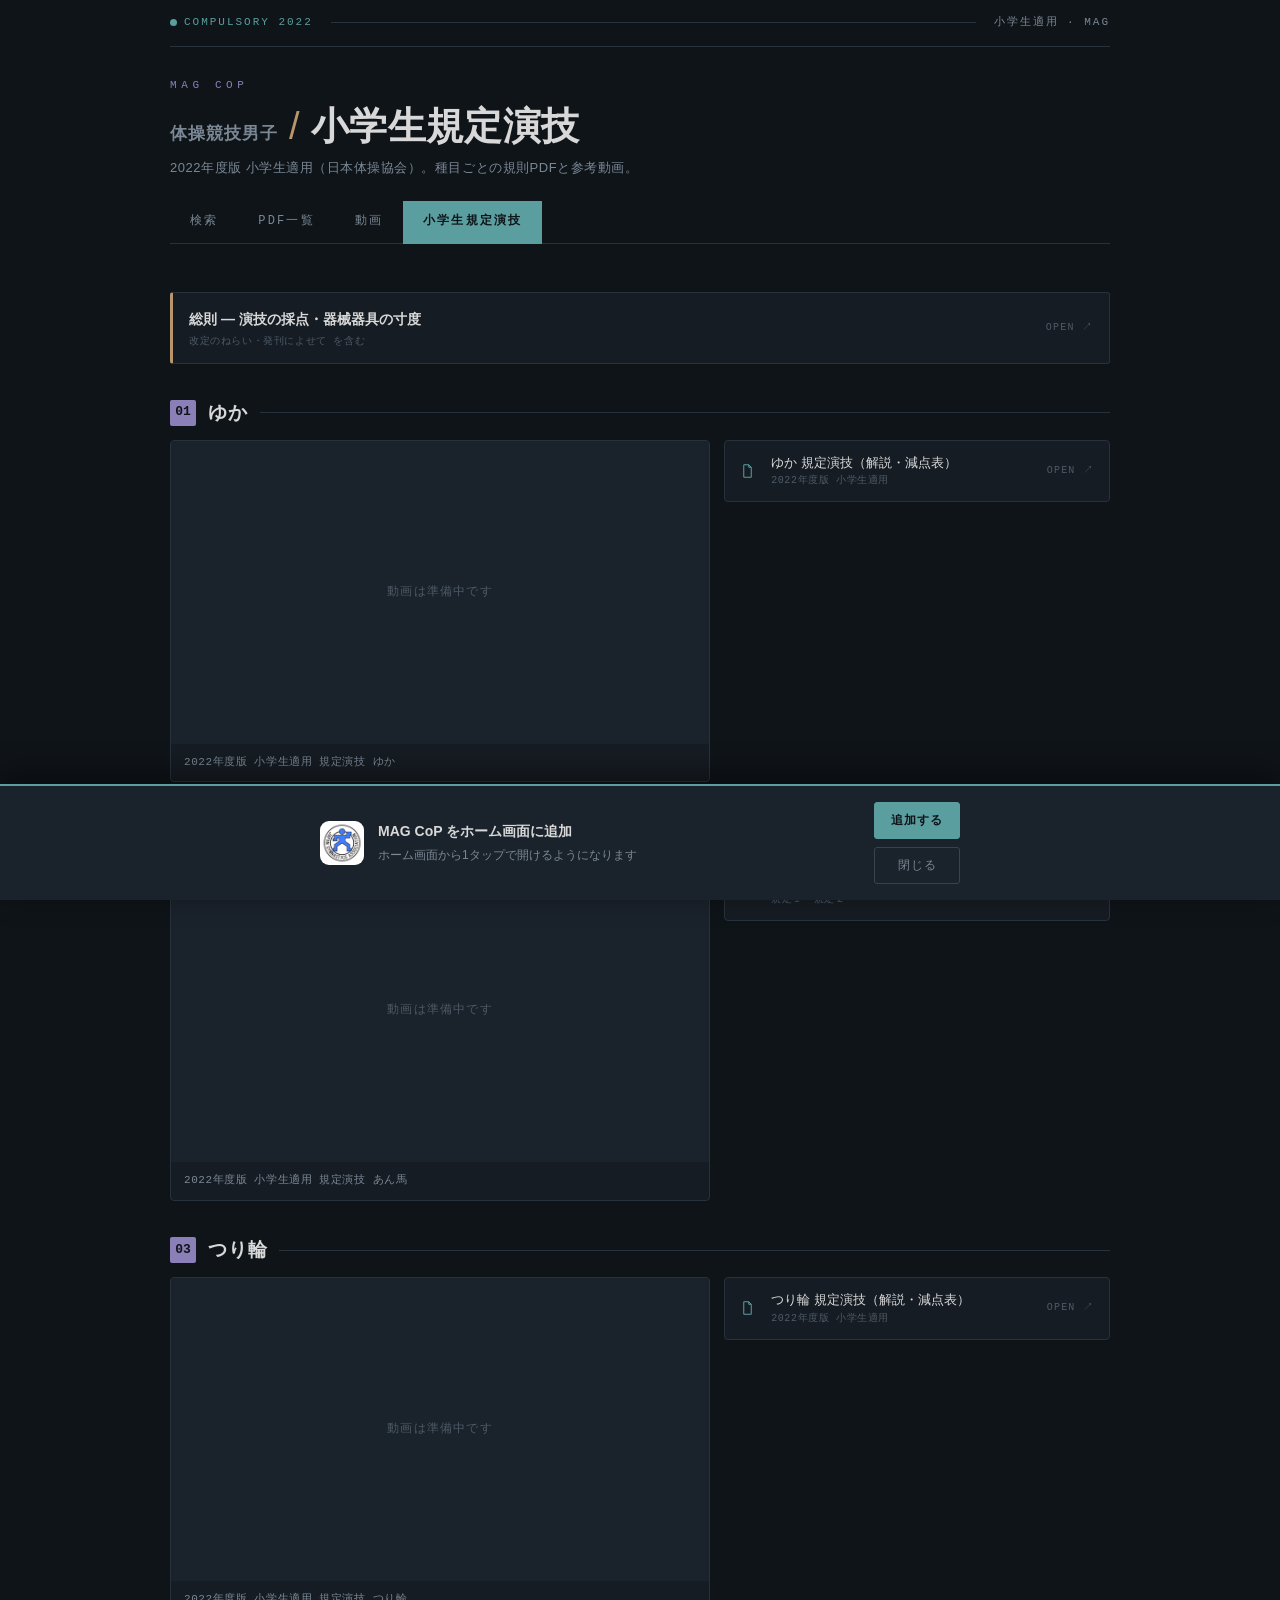
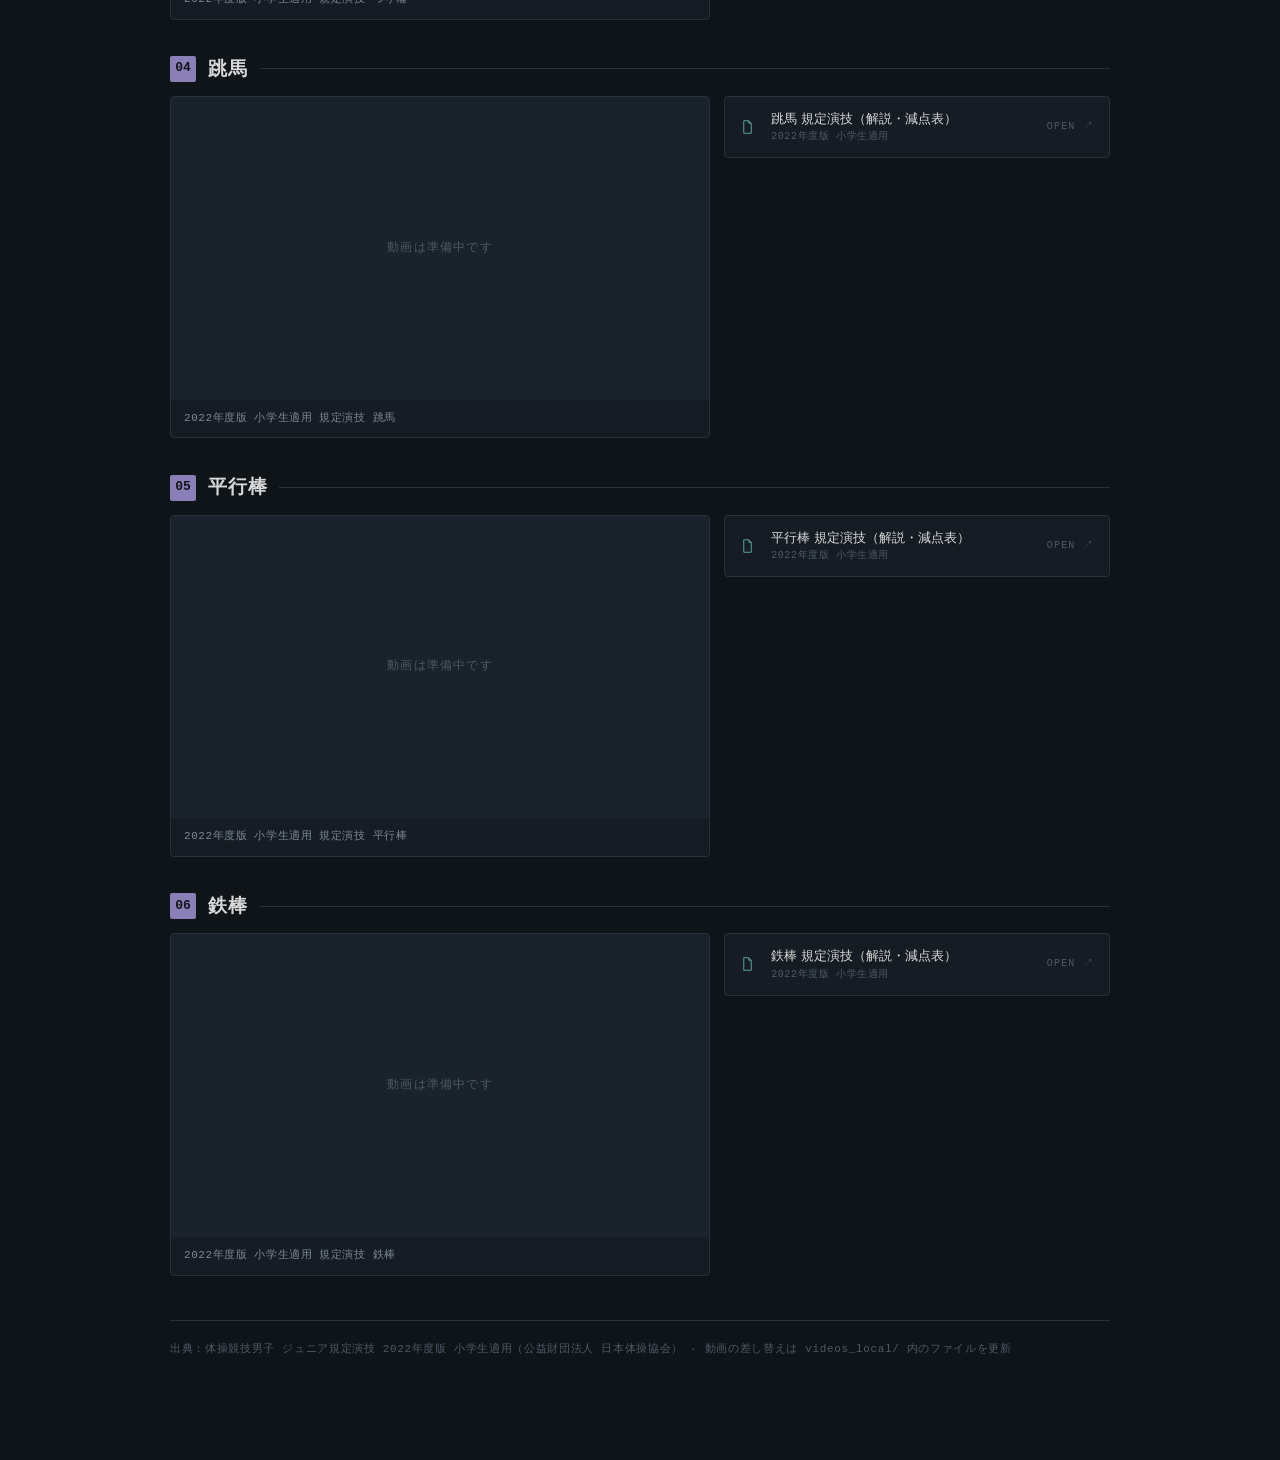
==== kitei.html @ c8bba251 "小学生規定演技ページ追加・PDF分割・検索対応" ====
<!DOCTYPE html>
<html lang="ja">
<head>
<meta charset="UTF-8">
<meta name="viewport" content="width=device-width, initial-scale=1.0">
<title>MAG CoP — 小学生規定演技</title>
<link rel="manifest" href="manifest.json">
<meta name="theme-color" content="#0f1419">
<link rel="icon" type="image/png" sizes="32x32" href="icons/favicon-32.png">
<link rel="apple-touch-icon" href="icons/apple-touch-icon.png">
<meta name="apple-mobile-web-app-capable" content="yes">
<meta name="apple-mobile-web-app-status-bar-style" content="black-translucent">
<meta name="apple-mobile-web-app-title" content="MAG CoP">
<script src="pwa.js" defer></script>
<style>
  :root{
    --bg:#0f1419;
    --panel:#161c23;
    --panel-2:#1a222b;
    --line:#28323d;
    --line-bright:#37444f;
    --txt:#d8d8d8;
    --txt-dim:#7a8794;
    --txt-faint:#4d5a66;
    --green:#5a9e9f;
    --purple:#8b7fb8;
    --yellow:#b8956a;
  }
  *{box-sizing:border-box;}
  html,body{margin:0;padding:0;}
  body{
    background:var(--bg);color:var(--txt);
    font-family:"Hiragino Kaku Gothic ProN","Yu Gothic",sans-serif;
    line-height:1.6;-webkit-font-smoothing:antialiased;
  }
  .mono{font-family:ui-monospace,"SF Mono","Roboto Mono",Menlo,Consolas,monospace;}
  .wrap{max-width:980px;margin:0 auto;padding:0 20px 100px;}

  .topbar{
    display:flex;align-items:center;gap:18px;
    border-bottom:1px solid var(--line);padding:14px 0;
    font-family:ui-monospace,monospace;font-size:11px;letter-spacing:.18em;
    color:var(--txt-dim);text-transform:uppercase;
  }
  .topbar .live{display:flex;align-items:center;gap:7px;color:var(--green);}
  .topbar .live::before{content:"";width:7px;height:7px;border-radius:50%;
    background:var(--green);}
  .topbar .sep{flex:1;height:1px;background:var(--line);}

  header{padding:30px 0 22px;}
  .eyebrow{font-family:ui-monospace,monospace;font-size:11px;letter-spacing:.42em;
    color:var(--purple);text-transform:uppercase;margin:0 0 12px;}
  h1{font-size:38px;font-weight:800;margin:0;letter-spacing:.01em;line-height:1.1;}
  h1 .h1-small{font-size:17px;font-weight:600;color:var(--txt-dim);letter-spacing:.06em;}
  h1 .slash{color:var(--yellow);font-weight:400;}
  .sub{color:var(--txt-dim);font-size:13px;margin:10px 0 0;letter-spacing:.04em;}

  .nav{display:flex;gap:0;margin-top:22px;border-bottom:1px solid var(--line);flex-wrap:wrap;}
  .nav a{font-family:ui-monospace,monospace;font-size:12px;letter-spacing:.18em;
    text-transform:uppercase;text-decoration:none;color:var(--txt-dim);
    padding:11px 20px;border-bottom:2px solid transparent;margin-bottom:-1px;
    transition:color .15s,border-color .15s,background .15s;}
  .nav a:hover{color:var(--txt);background:var(--panel);}
  .nav a.here{color:var(--bg);background:var(--green);border-bottom-color:var(--green);font-weight:700;}

  /* 総則リンク */
  .general-link{
    display:flex;align-items:center;gap:12px;margin-top:26px;
    background:var(--panel);border:1px solid var(--line);border-left:3px solid var(--yellow);
    border-radius:3px;padding:13px 16px;text-decoration:none;color:var(--txt);
    transition:border-color .15s;
  }
  .general-link:hover{border-color:var(--yellow);}
  .general-link .t{font-size:14px;font-weight:700;}
  .general-link .s{font-family:ui-monospace,monospace;font-size:10px;color:var(--txt-faint);
    display:block;letter-spacing:.06em;margin-top:2px;}
  .general-link .go{margin-left:auto;font-family:ui-monospace,monospace;font-size:10px;
    letter-spacing:.12em;color:var(--txt-faint);white-space:nowrap;}
  .general-link:hover .go{color:var(--yellow);}

  /* 種目セクション */
  .app-sec{margin-top:34px;}
  .app-head{display:flex;align-items:center;gap:12px;margin:0 0 12px;}
  .pos{font-family:ui-monospace,monospace;font-weight:700;font-size:13px;
    color:var(--bg);background:var(--purple);width:26px;height:26px;flex:0 0 26px;
    display:flex;align-items:center;justify-content:center;border-radius:2px;}
  .app-name{font-size:19px;font-weight:700;letter-spacing:.04em;margin:0;}
  .app-head::after{content:"";flex:1;height:1px;background:var(--line);}

  .app-body{display:grid;grid-template-columns:1.4fr 1fr;gap:14px;align-items:start;}
  @media(max-width:720px){.app-body{grid-template-columns:1fr;}}

  .vbox{background:var(--panel);border:1px solid var(--line);border-radius:4px;overflow:hidden;}
  .vbox video{display:block;width:100%;aspect-ratio:16/9;background:#000;}
  .vbox .vtitle{padding:10px 13px;font-family:ui-monospace,monospace;font-size:11px;
    color:var(--txt-dim);letter-spacing:.05em;}
  .vmissing{aspect-ratio:16/9;display:flex;align-items:center;justify-content:center;
    color:var(--txt-faint);font-family:ui-monospace,monospace;font-size:12px;
    letter-spacing:.1em;background:var(--panel-2);}

  .pdfcard{background:var(--panel);border:1px solid var(--line);border-radius:4px;}
  .pdfcard a{display:grid;grid-template-columns:20px 1fr auto;gap:11px;align-items:center;
    padding:13px 15px;text-decoration:none;color:var(--txt);transition:background .12s;}
  .pdfcard a:hover{background:var(--panel-2);}
  .doc-ic{width:15px;height:18px;stroke:var(--green);fill:none;}
  .pdfcard a:hover .doc-ic{stroke:var(--yellow);}
  .doc-title{font-size:13px;min-width:0;line-height:1.4;}
  .doc-sub{font-family:ui-monospace,monospace;font-size:10px;color:var(--txt-faint);
    display:block;margin-top:2px;letter-spacing:.06em;}
  .doc-go{font-family:ui-monospace,monospace;font-size:10px;letter-spacing:.12em;
    color:var(--txt-faint);white-space:nowrap;}
  .pdfcard a:hover .doc-go{color:var(--yellow);}

  footer{margin-top:44px;border-top:1px solid var(--line);padding-top:18px;
    font-family:ui-monospace,monospace;font-size:11px;color:var(--txt-faint);
    letter-spacing:.06em;line-height:1.9;}

  @media(max-width:560px){
    h1{font-size:28px;}
    .topbar{gap:10px;font-size:10px;flex-wrap:wrap;}
    .nav a{padding:11px 13px;letter-spacing:.1em;}
  }
</style>
</head>
<body>
<div class="wrap">

  <div class="topbar mono">
    <span class="live">Compulsory 2022</span>
    <span class="sep"></span>
    <span>小学生適用 · MAG</span>
  </div>

  <header>
    <p class="eyebrow">MAG CoP</p>
    <h1><span class="h1-small">体操競技男子</span> <span class="slash">/</span> 小学生規定演技</h1>
    <p class="sub">2022年度版 小学生適用（日本体操協会）。種目ごとの規則PDFと参考動画。</p>
    <nav class="nav">
      <a href="saiten-search.html">検索</a>
      <a href="pdf-list.html">PDF一覧</a>
      <a href="videos.html">動画</a>
      <a class="here">小学生規定演技</a>
    </nav>
  </header>

  <a class="general-link" href="pdfs_jp/JP_Kitei2022_00_general.pdf" target="_blank" rel="noopener">
    <div>
      <span class="t">総則 — 演技の採点・器械器具の寸度</span>
      <span class="s">改定のねらい・発刊によせて を含む</span>
    </div>
    <span class="go mono">OPEN ↗</span>
  </a>

  <div id="sections"></div>

  <footer>
    出典：体操競技男子 ジュニア規定演技 2022年度版 小学生適用（公益財団法人 日本体操協会） · 動画の差し替えは videos_local/ 内のファイルを更新
  </footer>
</div>

<script>
function esc(s){return s.replace(/[&<>"]/g,c=>({'&':'&amp;','<':'&lt;','>':'&gt;','"':'&quot;'}[c]));}
const fileIcon=`<svg class="doc-ic" viewBox="0 0 24 24" stroke-width="1.6" stroke-linejoin="round"><path d="M6 2h8l4 4v16H6z"/><path d="M14 2v4h4"/></svg>`;

/* 種目 → PDF・動画。動画は videos_local/ に置いたMP4を参照。
   ファイルを差し替えるだけで更新できる。 */
const APPARATUS = [
  {name:"ゆか",   pdf:"pdfs_jp/JP_Kitei2022_FX.pdf", video:"videos_local/kitei2022_FX.mp4", note:""},
  {name:"あん馬", pdf:"pdfs_jp/JP_Kitei2022_PH.pdf", video:"videos_local/kitei2022_PH.mp4", note:"規定１・規定２"},
  {name:"つり輪", pdf:"pdfs_jp/JP_Kitei2022_SR.pdf", video:"videos_local/kitei2022_SR.mp4", note:""},
  {name:"跳馬",   pdf:"pdfs_jp/JP_Kitei2022_VT.pdf", video:"videos_local/kitei2022_VT.mp4", note:""},
  {name:"平行棒", pdf:"pdfs_jp/JP_Kitei2022_PB.pdf", video:"videos_local/kitei2022_PB.mp4", note:""},
  {name:"鉄棒",   pdf:"pdfs_jp/JP_Kitei2022_HB.pdf", video:"videos_local/kitei2022_HB.mp4", note:""},
];

document.getElementById('sections').innerHTML = APPARATUS.map((a,i)=>`
  <section class="app-sec">
    <div class="app-head">
      <span class="pos mono">${String(i+1).padStart(2,'0')}</span>
      <h2 class="app-name">${esc(a.name)}</h2>
    </div>
    <div class="app-body">
      <div class="vbox">
        <video controls preload="metadata" playsinline
               src="${esc(a.video)}"
               onerror="this.outerHTML='<div class=&quot;vmissing&quot;>動画は準備中です</div>'"></video>
        <div class="vtitle">2022年度版 小学生適用 規定演技 ${esc(a.name)}</div>
      </div>
      <div class="pdfcard">
        <a href="${esc(a.pdf)}" target="_blank" rel="noopener">
          ${fileIcon}
          <span class="doc-title">${esc(a.name)} 規定演技（解説・減点表）<span class="doc-sub">${esc(a.note || '2022年度版 小学生適用')}</span></span>
          <span class="doc-go">OPEN ↗</span>
        </a>
      </div>
    </div>
  </section>`).join('');
</script>
</body>
</html>
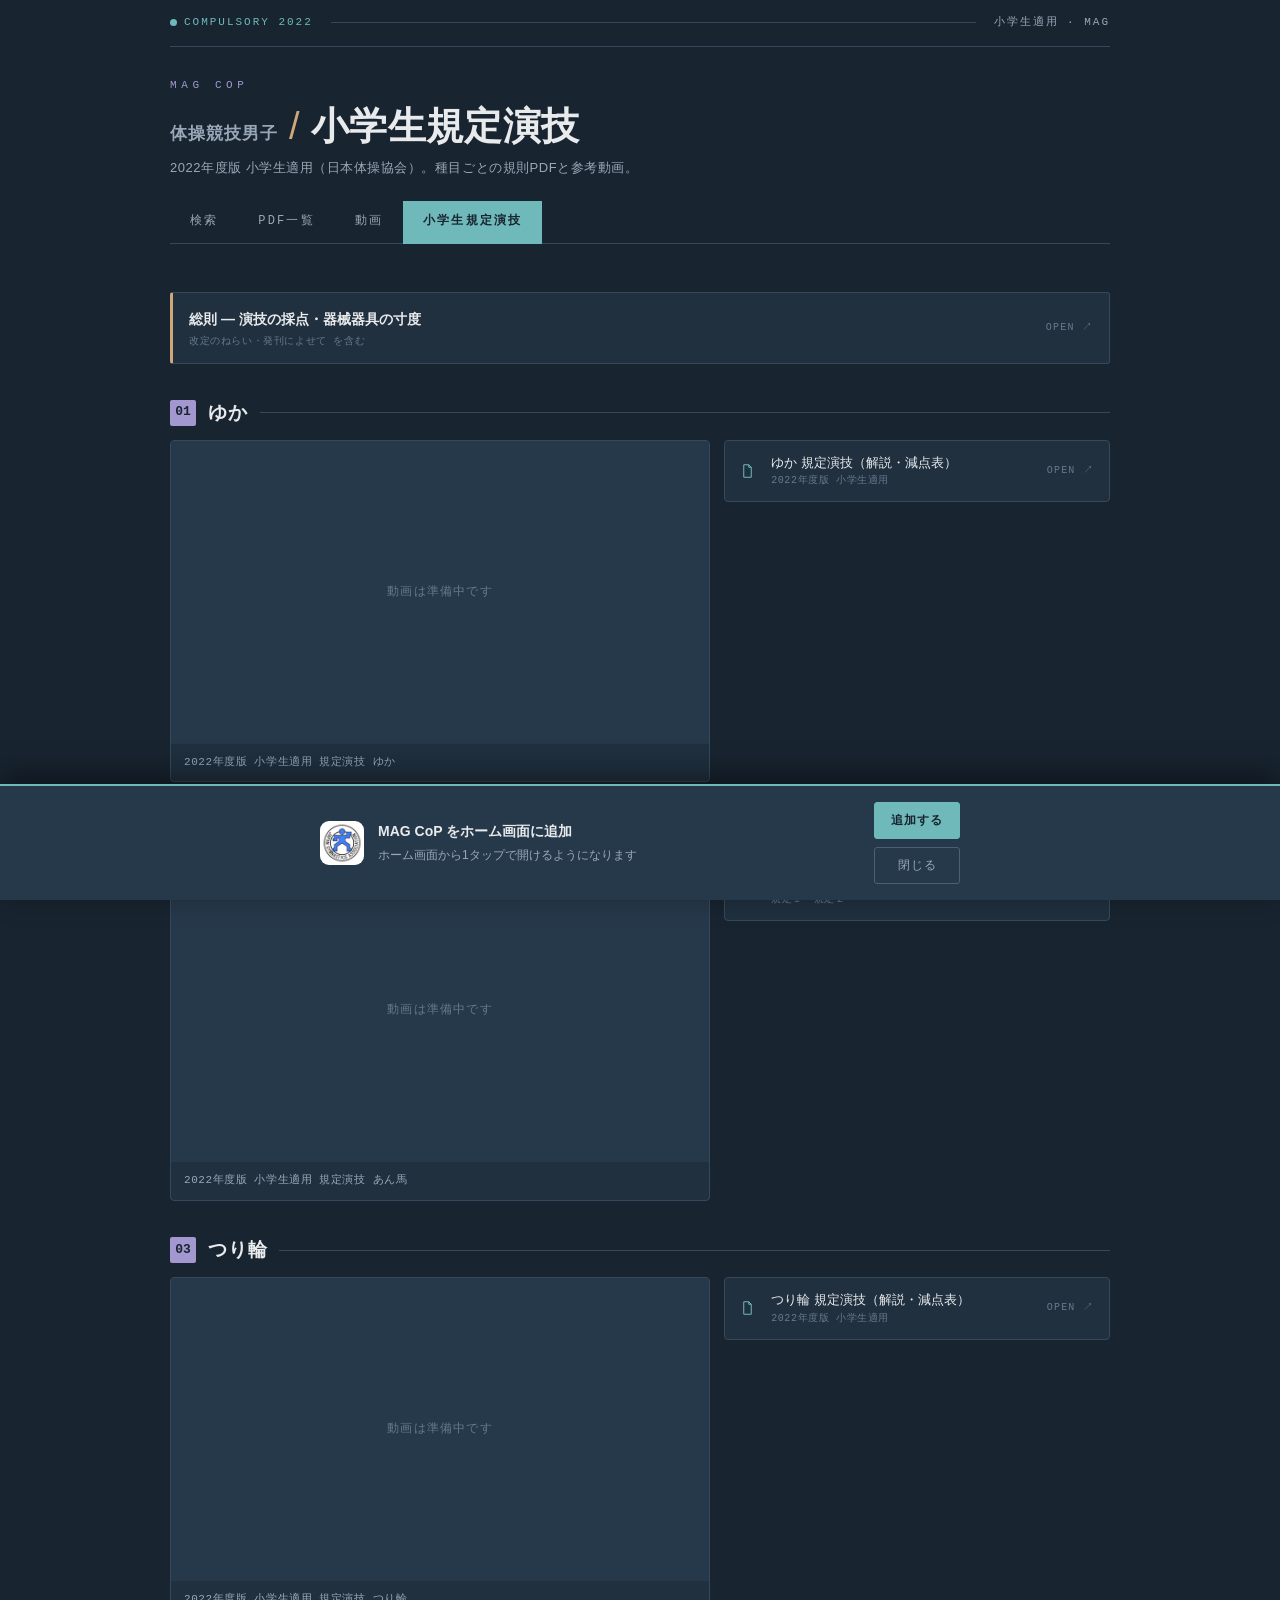
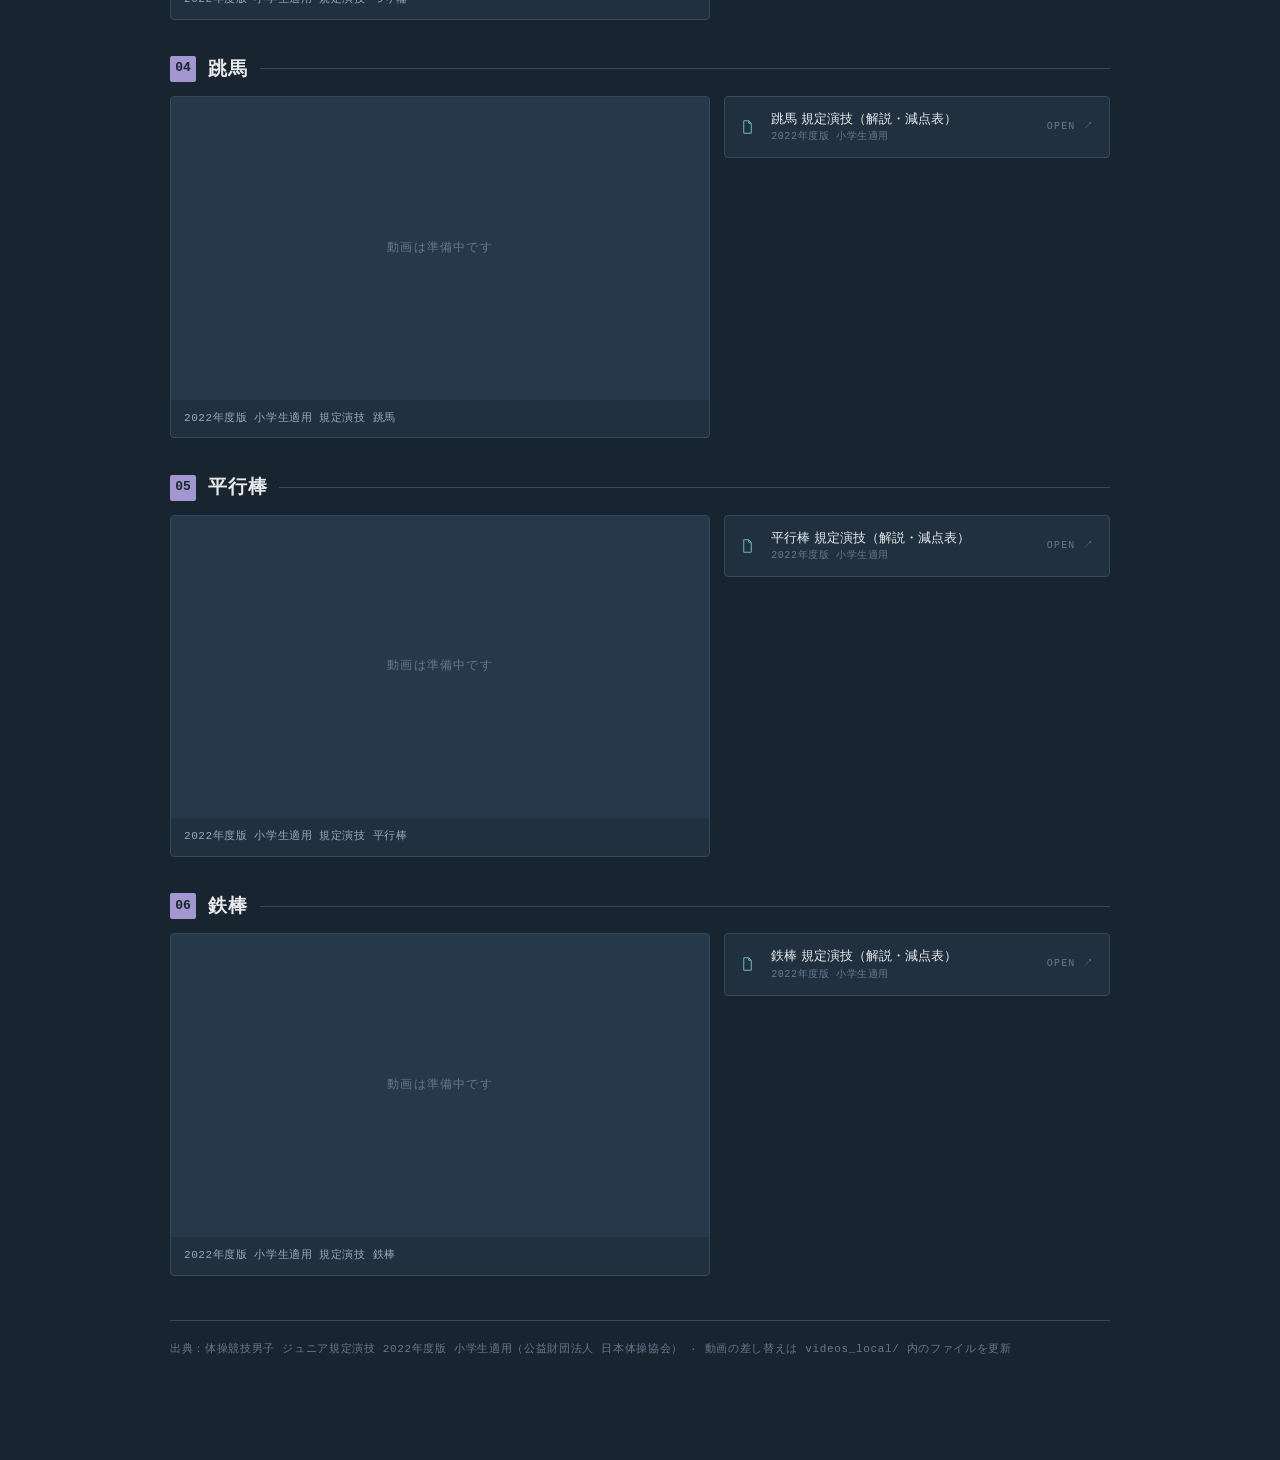
==== commit c6712bfd: "検索結果を一文表示・カード全体タップ・配色を明るく" ====
--- a/kitei.html
+++ b/kitei.html
@@ -5,7 +5,7 @@
 <meta name="viewport" content="width=device-width, initial-scale=1.0">
 <title>MAG CoP — 小学生規定演技</title>
 <link rel="manifest" href="manifest.json">
-<meta name="theme-color" content="#0f1419">
+<meta name="theme-color" content="#182430">
 <link rel="icon" type="image/png" sizes="32x32" href="icons/favicon-32.png">
 <link rel="apple-touch-icon" href="icons/apple-touch-icon.png">
 <meta name="apple-mobile-web-app-capable" content="yes">
@@ -14,17 +14,17 @@
 <script src="pwa.js" defer></script>
 <style>
   :root{
-    --bg:#0f1419;
-    --panel:#161c23;
-    --panel-2:#1a222b;
-    --line:#28323d;
-    --line-bright:#37444f;
-    --txt:#d8d8d8;
-    --txt-dim:#7a8794;
-    --txt-faint:#4d5a66;
-    --green:#5a9e9f;
-    --purple:#8b7fb8;
-    --yellow:#b8956a;
+    --bg:#182430;
+    --panel:#20303f;
+    --panel-2:#26394a;
+    --line:#36495c;
+    --line-bright:#4a6076;
+    --txt:#e8eaec;
+    --txt-dim:#98a8b8;
+    --txt-faint:#66798c;
+    --green:#6fb9ba;
+    --purple:#a297cf;
+    --yellow:#cfa87a;
   }
   *{box-sizing:border-box;}
   html,body{margin:0;padding:0;}
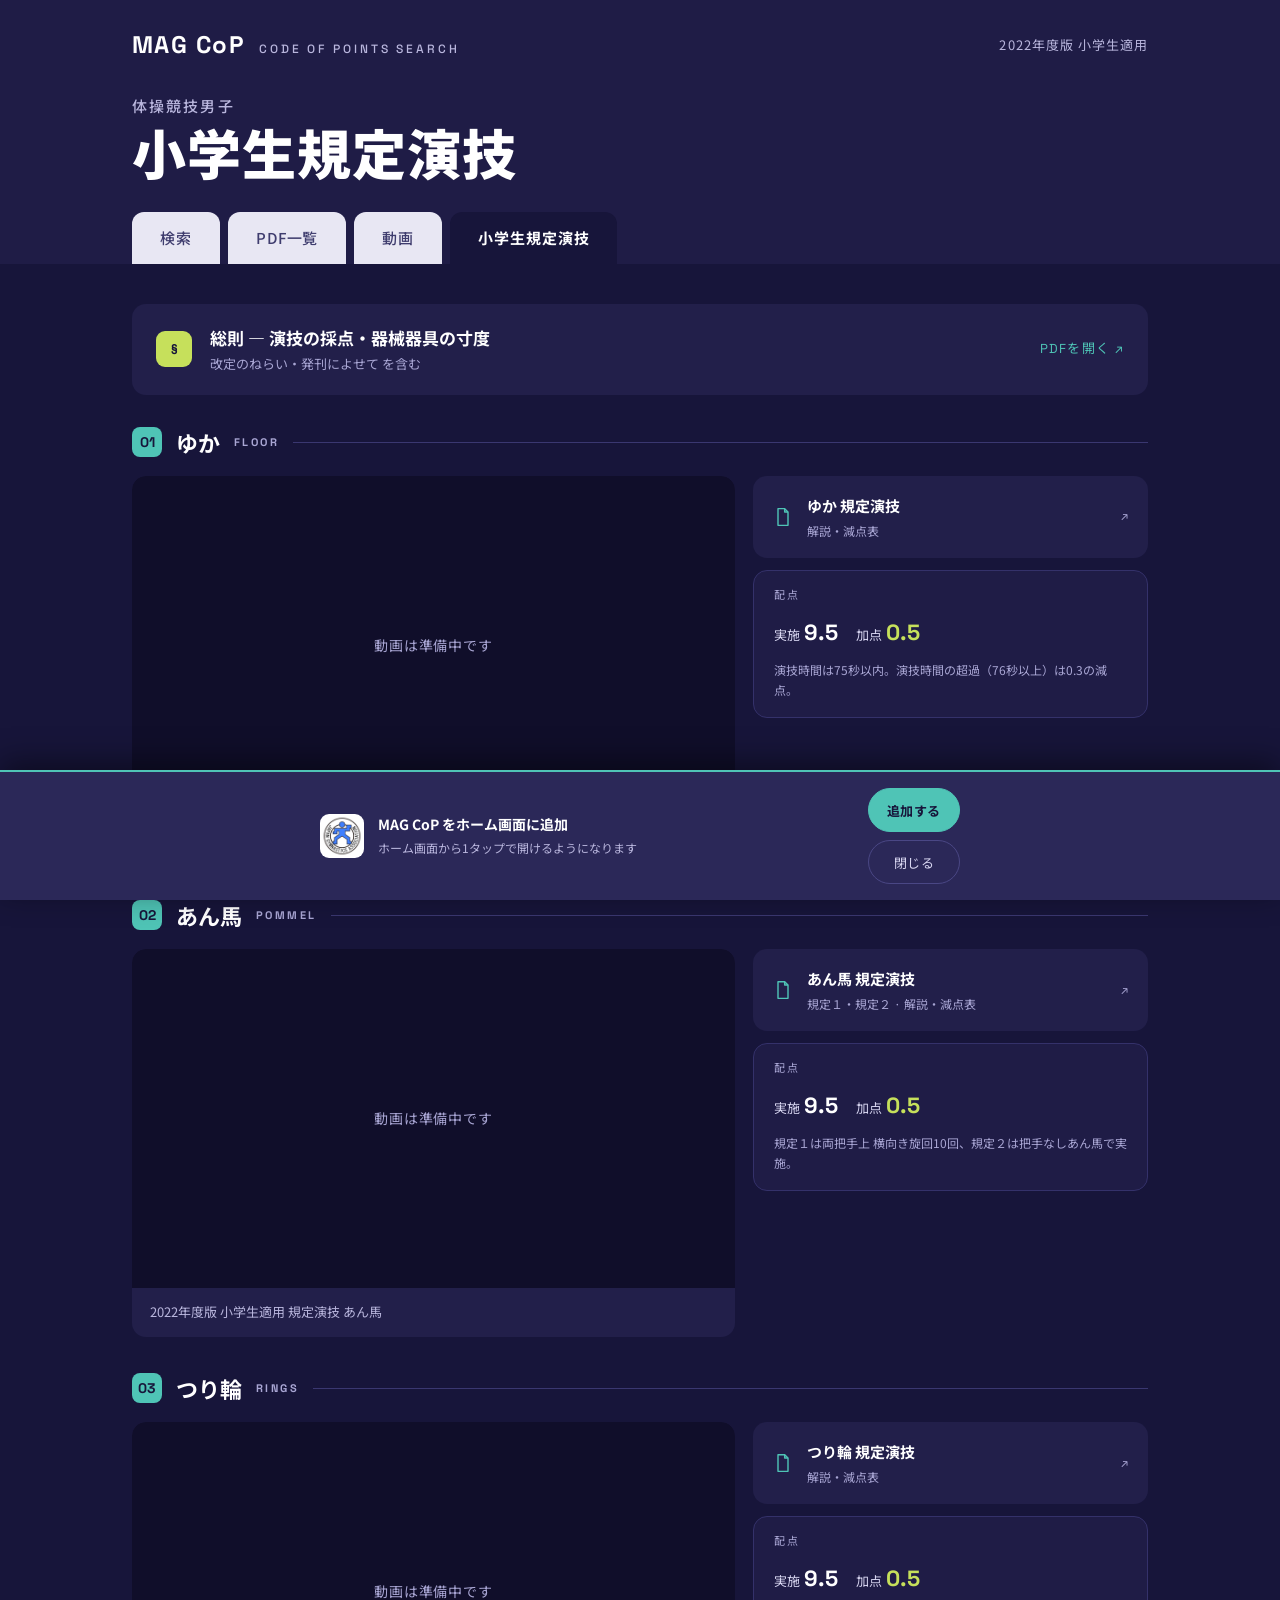
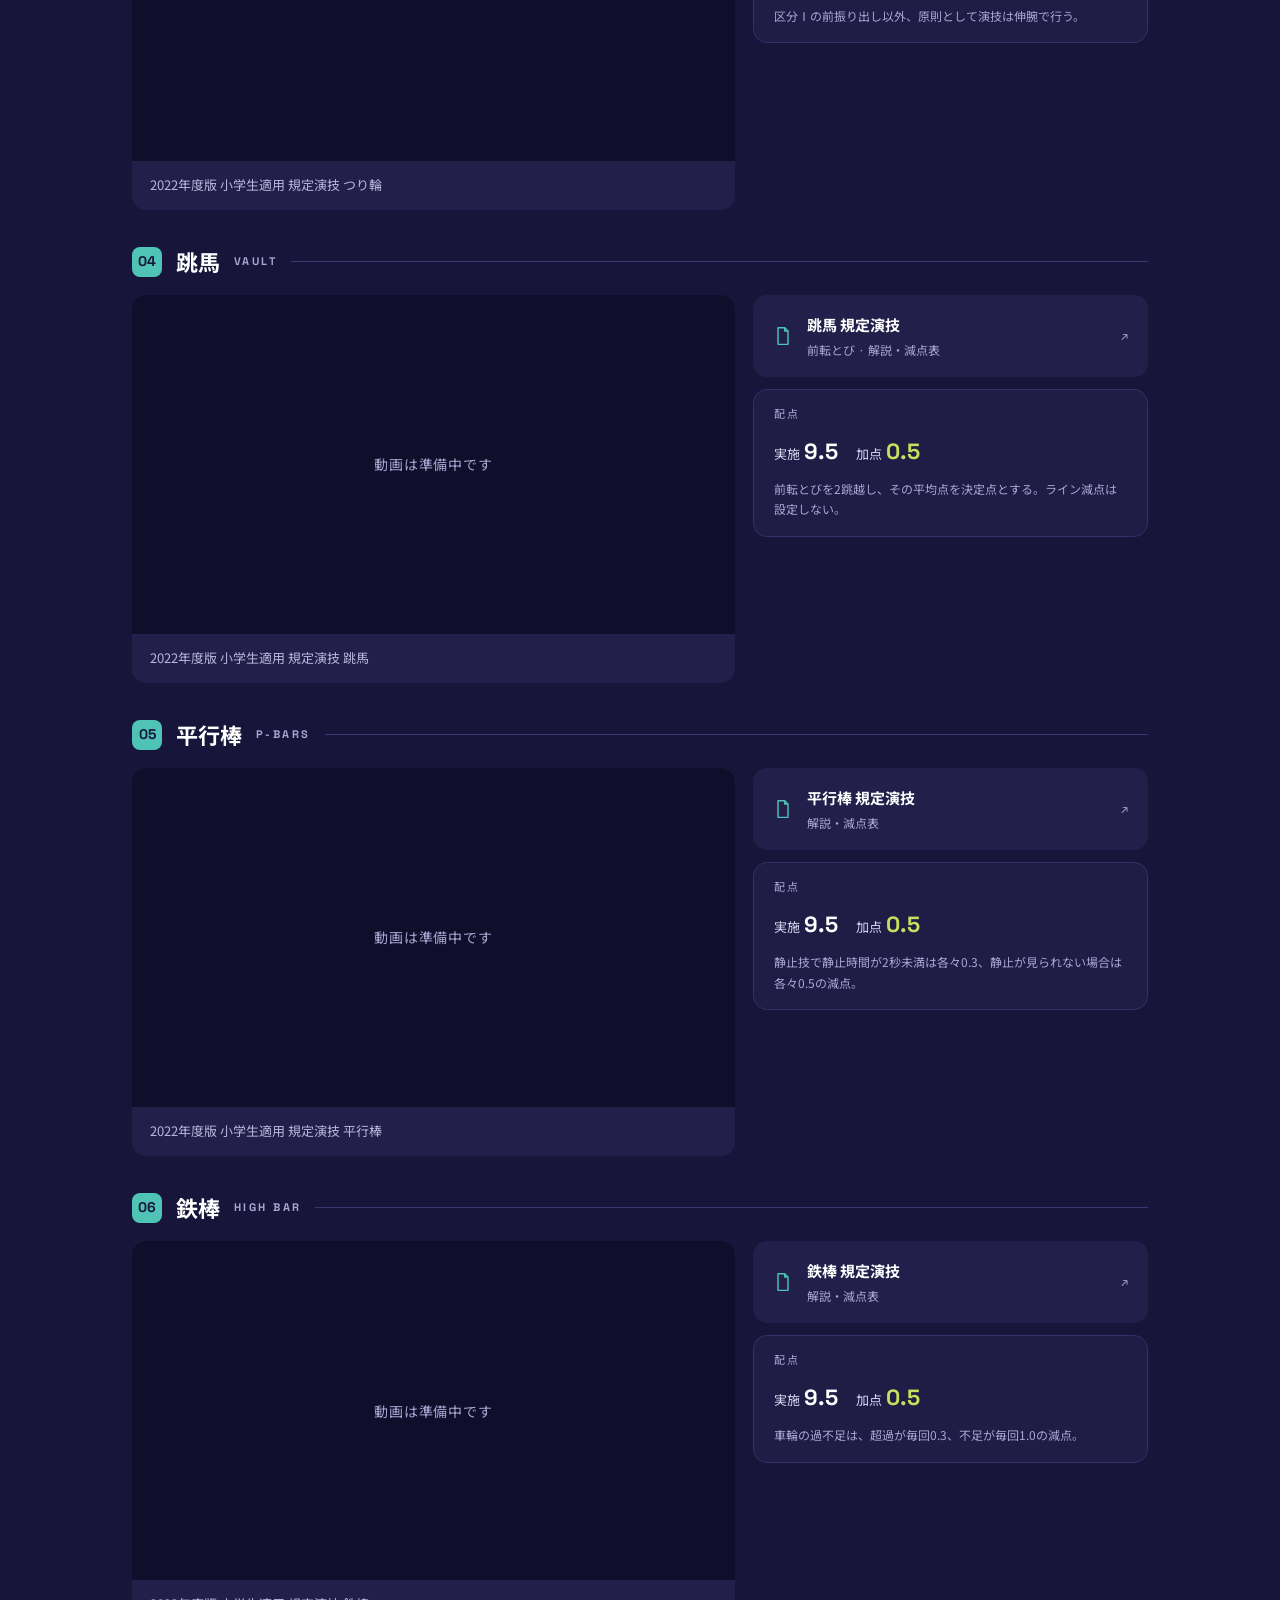
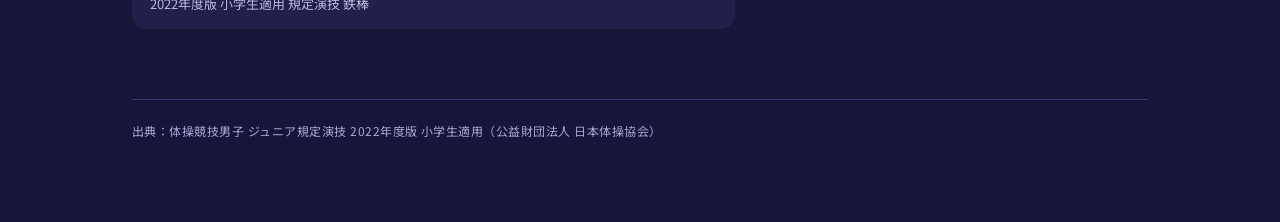
==== commit 2e9e05d4: "Add files via upload" ====
--- a/kitei.html
+++ b/kitei.html
@@ -2,199 +2,164 @@
 <html lang="ja">
 <head>
 <meta charset="UTF-8">
-<meta name="viewport" content="width=device-width, initial-scale=1.0">
+<meta name="viewport" content="width=device-width, initial-scale=1.0, viewport-fit=cover">
 <title>MAG CoP — 小学生規定演技</title>
 <link rel="manifest" href="manifest.json">
-<meta name="theme-color" content="#182430">
+<meta name="theme-color" content="#1f1c46">
 <link rel="icon" type="image/png" sizes="32x32" href="icons/favicon-32.png">
 <link rel="apple-touch-icon" href="icons/apple-touch-icon.png">
 <meta name="apple-mobile-web-app-capable" content="yes">
 <meta name="apple-mobile-web-app-status-bar-style" content="black-translucent">
 <meta name="apple-mobile-web-app-title" content="MAG CoP">
+<link rel="preconnect" href="https://fonts.googleapis.com">
+<link rel="preconnect" href="https://fonts.gstatic.com" crossorigin>
+<link rel="stylesheet" href="https://fonts.googleapis.com/css2?family=Noto+Sans+JP:wght@400;500;700;900&family=Space+Grotesk:wght@500;700&display=swap">
+<link rel="stylesheet" href="theme.css">
 <script src="pwa.js" defer></script>
 <style>
-  :root{
-    --bg:#182430;
-    --panel:#20303f;
-    --panel-2:#26394a;
-    --line:#36495c;
-    --line-bright:#4a6076;
-    --txt:#e8eaec;
-    --txt-dim:#98a8b8;
-    --txt-faint:#66798c;
-    --green:#6fb9ba;
-    --purple:#a297cf;
-    --yellow:#cfa87a;
+  main.container{display:flex;flex-direction:column;gap:30px;}
+
+  /* ===== 総則リンク ===== */
+  .general{
+    display:flex;align-items:center;gap:18px;flex-wrap:wrap;
+    background:var(--panel);border-radius:14px;padding:20px 24px;
+    text-decoration:none;color:var(--txt);transition:background .15s;
   }
-  *{box-sizing:border-box;}
-  html,body{margin:0;padding:0;}
-  body{
-    background:var(--bg);color:var(--txt);
-    font-family:"Hiragino Kaku Gothic ProN","Yu Gothic",sans-serif;
-    line-height:1.6;-webkit-font-smoothing:antialiased;
-  }
-  .mono{font-family:ui-monospace,"SF Mono","Roboto Mono",Menlo,Consolas,monospace;}
-  .wrap{max-width:980px;margin:0 auto;padding:0 20px 100px;}
+  .general:hover{background:var(--panel-2);color:var(--txt);}
+  .general .badge{width:36px;height:36px;flex-basis:36px;border-radius:9px;}
+  .general .t{display:flex;flex-direction:column;gap:3px;flex:1;min-width:220px;}
+  .general .t b{font-size:17px;}
+  .general .t span{font-size:13px;color:var(--txt-faint);}
+  .general .go{font-family:var(--font-en);font-size:13px;color:var(--teal);letter-spacing:.1em;}
+  .general:hover .go{color:var(--lime);}
 
-  .topbar{
-    display:flex;align-items:center;gap:18px;
-    border-bottom:1px solid var(--line);padding:14px 0;
-    font-family:ui-monospace,monospace;font-size:11px;letter-spacing:.18em;
-    color:var(--txt-dim);text-transform:uppercase;
-  }
-  .topbar .live{display:flex;align-items:center;gap:7px;color:var(--green);}
-  .topbar .live::before{content:"";width:7px;height:7px;border-radius:50%;
-    background:var(--green);}
-  .topbar .sep{flex:1;height:1px;background:var(--line);}
+  /* ===== 種目ブロック ===== */
+  .app{display:flex;flex-direction:column;gap:16px;}
+  .app .sec-head .label{font-size:22px;}
+  .app .sec-head .en-label{font-family:var(--font-en);font-size:11px;letter-spacing:.22em;color:var(--txt-faint);}
+  .app-body{display:flex;gap:18px;flex-wrap:wrap;align-items:stretch;}
+  .vbox{flex:3 1 460px;min-width:0;background:var(--panel);border-radius:14px;overflow:hidden;display:flex;flex-direction:column;}
+  .vbox video{display:block;width:100%;aspect-ratio:16/9;background:#100e2a;}
+  .vmissing{aspect-ratio:16/9;display:flex;align-items:center;justify-content:center;background:#100e2a;color:var(--txt-faint);font-size:14px;letter-spacing:.06em;}
+  .vcap{padding:14px 18px;font-size:13px;color:var(--txt-dim);}
+  .side{flex:2 1 300px;min-width:0;display:flex;flex-direction:column;gap:12px;}
+  .pdf{display:flex;align-items:center;gap:14px;background:var(--panel);border-radius:14px;padding:18px 20px;min-height:44px;text-decoration:none;color:var(--txt);transition:background .15s;}
+  .pdf:hover{background:var(--panel-2);color:var(--txt);}
+  .pdf .doc-ic{width:20px;height:22px;flex-basis:20px;}
+  .pdf .t{display:flex;flex-direction:column;gap:3px;flex:1;}
+  .pdf .t b{font-size:15px;}
+  .pdf .t span{font-size:12px;color:var(--txt-faint);}
+  .pdf .go{font-family:var(--font-en);font-size:12px;color:var(--txt-faint);}
+  .pdf:hover .go,.pdf:hover .doc-ic{color:var(--lime);stroke:var(--lime);}
+  .points{background:var(--header);border:1px solid var(--line-soft);border-radius:14px;padding:16px 20px;display:flex;flex-direction:column;gap:10px;}
+  .points .lab{font-family:var(--font-en);font-size:11px;letter-spacing:.22em;color:var(--txt-faint);}
+  .points .row{display:flex;align-items:baseline;gap:18px;flex-wrap:wrap;font-size:13px;color:var(--txt-soft);}
+  .points .row strong{font-family:var(--font-en);font-size:22px;color:var(--txt);margin-left:4px;}
+  .points .row strong.lime{color:var(--lime);}
+  .points .note{font-size:12px;color:var(--txt-faint);line-height:1.7;}
 
-  header{padding:30px 0 22px;}
-  .eyebrow{font-family:ui-monospace,monospace;font-size:11px;letter-spacing:.42em;
-    color:var(--purple);text-transform:uppercase;margin:0 0 12px;}
-  h1{font-size:38px;font-weight:800;margin:0;letter-spacing:.01em;line-height:1.1;}
-  h1 .h1-small{font-size:17px;font-weight:600;color:var(--txt-dim);letter-spacing:.06em;}
-  h1 .slash{color:var(--yellow);font-weight:400;}
-  .sub{color:var(--txt-dim);font-size:13px;margin:10px 0 0;letter-spacing:.04em;}
-
-  .nav{display:flex;gap:0;margin-top:22px;border-bottom:1px solid var(--line);flex-wrap:wrap;}
-  .nav a{font-family:ui-monospace,monospace;font-size:12px;letter-spacing:.18em;
-    text-transform:uppercase;text-decoration:none;color:var(--txt-dim);
-    padding:11px 20px;border-bottom:2px solid transparent;margin-bottom:-1px;
-    transition:color .15s,border-color .15s,background .15s;}
-  .nav a:hover{color:var(--txt);background:var(--panel);}
-  .nav a.here{color:var(--bg);background:var(--green);border-bottom-color:var(--green);font-weight:700;}
-
-  /* 総則リンク */
-  .general-link{
-    display:flex;align-items:center;gap:12px;margin-top:26px;
-    background:var(--panel);border:1px solid var(--line);border-left:3px solid var(--yellow);
-    border-radius:3px;padding:13px 16px;text-decoration:none;color:var(--txt);
-    transition:border-color .15s;
-  }
-  .general-link:hover{border-color:var(--yellow);}
-  .general-link .t{font-size:14px;font-weight:700;}
-  .general-link .s{font-family:ui-monospace,monospace;font-size:10px;color:var(--txt-faint);
-    display:block;letter-spacing:.06em;margin-top:2px;}
-  .general-link .go{margin-left:auto;font-family:ui-monospace,monospace;font-size:10px;
-    letter-spacing:.12em;color:var(--txt-faint);white-space:nowrap;}
-  .general-link:hover .go{color:var(--yellow);}
-
-  /* 種目セクション */
-  .app-sec{margin-top:34px;}
-  .app-head{display:flex;align-items:center;gap:12px;margin:0 0 12px;}
-  .pos{font-family:ui-monospace,monospace;font-weight:700;font-size:13px;
-    color:var(--bg);background:var(--purple);width:26px;height:26px;flex:0 0 26px;
-    display:flex;align-items:center;justify-content:center;border-radius:2px;}
-  .app-name{font-size:19px;font-weight:700;letter-spacing:.04em;margin:0;}
-  .app-head::after{content:"";flex:1;height:1px;background:var(--line);}
-
-  .app-body{display:grid;grid-template-columns:1.4fr 1fr;gap:14px;align-items:start;}
-  @media(max-width:720px){.app-body{grid-template-columns:1fr;}}
-
-  .vbox{background:var(--panel);border:1px solid var(--line);border-radius:4px;overflow:hidden;}
-  .vbox video{display:block;width:100%;aspect-ratio:16/9;background:#000;}
-  .vbox .vtitle{padding:10px 13px;font-family:ui-monospace,monospace;font-size:11px;
-    color:var(--txt-dim);letter-spacing:.05em;}
-  .vmissing{aspect-ratio:16/9;display:flex;align-items:center;justify-content:center;
-    color:var(--txt-faint);font-family:ui-monospace,monospace;font-size:12px;
-    letter-spacing:.1em;background:var(--panel-2);}
-
-  .pdfcard{background:var(--panel);border:1px solid var(--line);border-radius:4px;}
-  .pdfcard a{display:grid;grid-template-columns:20px 1fr auto;gap:11px;align-items:center;
-    padding:13px 15px;text-decoration:none;color:var(--txt);transition:background .12s;}
-  .pdfcard a:hover{background:var(--panel-2);}
-  .doc-ic{width:15px;height:18px;stroke:var(--green);fill:none;}
-  .pdfcard a:hover .doc-ic{stroke:var(--yellow);}
-  .doc-title{font-size:13px;min-width:0;line-height:1.4;}
-  .doc-sub{font-family:ui-monospace,monospace;font-size:10px;color:var(--txt-faint);
-    display:block;margin-top:2px;letter-spacing:.06em;}
-  .doc-go{font-family:ui-monospace,monospace;font-size:10px;letter-spacing:.12em;
-    color:var(--txt-faint);white-space:nowrap;}
-  .pdfcard a:hover .doc-go{color:var(--yellow);}
-
-  footer{margin-top:44px;border-top:1px solid var(--line);padding-top:18px;
-    font-family:ui-monospace,monospace;font-size:11px;color:var(--txt-faint);
-    letter-spacing:.06em;line-height:1.9;}
-
-  @media(max-width:560px){
-    h1{font-size:28px;}
-    .topbar{gap:10px;font-size:10px;flex-wrap:wrap;}
-    .nav a{padding:11px 13px;letter-spacing:.1em;}
+  @media(max-width:600px){
+    main.container{gap:24px;}
+    .general{padding:16px 18px;gap:14px;}
+    .app .sec-head .label{font-size:19px;}
+    .app .sec-head .en-label{display:none;}
+    .vbox,.side{flex-basis:100%;}
   }
 </style>
 </head>
 <body>
-<div class="wrap">
 
-  <div class="topbar mono">
-    <span class="live">Compulsory 2022</span>
-    <span class="sep"></span>
-    <span>小学生適用 · MAG</span>
+<header class="site-head">
+  <div class="container">
+    <div class="brand-row">
+      <div class="brand"><b>MAG CoP</b><span>Code of Points Search</span></div>
+      <span class="brand-meta">2022年度版 小学生適用</span>
+    </div>
+    <div class="title">
+      <span class="kicker">体操競技男子</span>
+      <h1>小学生規定演技</h1>
+    </div>
+    <nav class="tabs" aria-label="ページ切り替え">
+      <a href="saiten-search.html" data-nav>検索</a>
+      <a href="pdf-list.html" data-nav>PDF<span class="long">一覧</span></a>
+      <a href="videos.html" data-nav>動画</a>
+      <a href="kitei.html" data-nav class="wide" aria-current="page"><span class="long">小学生</span>規定演技</a>
+    </nav>
   </div>
+</header>
 
-  <header>
-    <p class="eyebrow">MAG CoP</p>
-    <h1><span class="h1-small">体操競技男子</span> <span class="slash">/</span> 小学生規定演技</h1>
-    <p class="sub">2022年度版 小学生適用（日本体操協会）。種目ごとの規則PDFと参考動画。</p>
-    <nav class="nav">
-      <a href="saiten-search.html">検索</a>
-      <a href="pdf-list.html">PDF一覧</a>
-      <a href="videos.html">動画</a>
-      <a class="here">小学生規定演技</a>
-    </nav>
-  </header>
-
-  <a class="general-link" href="pdfs_jp/JP_Kitei2022_00_general.pdf" target="_blank" rel="noopener">
-    <div>
-      <span class="t">総則 — 演技の採点・器械器具の寸度</span>
-      <span class="s">改定のねらい・発刊によせて を含む</span>
-    </div>
-    <span class="go mono">OPEN ↗</span>
+<main class="container">
+  <a class="general" href="pdfs_jp/JP_Kitei2022_00_general.pdf" target="_blank" rel="noopener">
+    <span class="badge">§</span>
+    <span class="t"><b>総則 — 演技の採点・器械器具の寸度</b><span>改定のねらい・発刊によせて を含む</span></span>
+    <span class="go">PDFを開く ↗</span>
   </a>
 
-  <div id="sections"></div>
+  <div id="sections" style="display:flex;flex-direction:column;gap:34px"></div>
 
-  <footer>
-    出典：体操競技男子 ジュニア規定演技 2022年度版 小学生適用（公益財団法人 日本体操協会） · 動画の差し替えは videos_local/ 内のファイルを更新
+  <footer class="site-foot">
+    <span>出典：体操競技男子 ジュニア規定演技 2022年度版 小学生適用（公益財団法人 日本体操協会）</span>
   </footer>
-</div>
+</main>
 
 <script>
-function esc(s){return s.replace(/[&<>"]/g,c=>({'&':'&amp;','<':'&lt;','>':'&gt;','"':'&quot;'}[c]));}
-const fileIcon=`<svg class="doc-ic" viewBox="0 0 24 24" stroke-width="1.6" stroke-linejoin="round"><path d="M6 2h8l4 4v16H6z"/><path d="M14 2v4h4"/></svg>`;
+function esc(s){return String(s).replace(/[&<>"]/g,c=>({'&':'&amp;','<':'&lt;','>':'&gt;','"':'&quot;'}[c]));}
+const fileIcon=`<svg class="doc-ic" viewBox="0 0 24 24" fill="none" stroke-width="1.7" stroke-linejoin="round" aria-hidden="true"><path d="M6 2h8l4 4v16H6z"/><path d="M14 2v4h4"/></svg>`;
 
-/* 種目 → PDF・動画。動画は videos_local/ に置いたMP4を参照。
-   ファイルを差し替えるだけで更新できる。 */
+/* 種目 → PDF・動画・配点メモ。動画は videos_local/ に置いたMP4を参照。
+   ファイルを差し替えるだけで更新できる。note は規定演技PDFの記載から抜粋。 */
 const APPARATUS = [
-  {name:"ゆか",   pdf:"pdfs_jp/JP_Kitei2022_FX.pdf", video:"videos_local/kitei2022_FX.mp4", note:""},
-  {name:"あん馬", pdf:"pdfs_jp/JP_Kitei2022_PH.pdf", video:"videos_local/kitei2022_PH.mp4", note:"規定１・規定２"},
-  {name:"つり輪", pdf:"pdfs_jp/JP_Kitei2022_SR.pdf", video:"videos_local/kitei2022_SR.mp4", note:""},
-  {name:"跳馬",   pdf:"pdfs_jp/JP_Kitei2022_VT.pdf", video:"videos_local/kitei2022_VT.mp4", note:""},
-  {name:"平行棒", pdf:"pdfs_jp/JP_Kitei2022_PB.pdf", video:"videos_local/kitei2022_PB.mp4", note:""},
-  {name:"鉄棒",   pdf:"pdfs_jp/JP_Kitei2022_HB.pdf", video:"videos_local/kitei2022_HB.mp4", note:""},
+  {name:"ゆか",   en:"Floor",    pdf:"pdfs_jp/JP_Kitei2022_FX.pdf", video:"videos_local/kitei2022_FX.mp4", sub:"解説・減点表",
+   note:"演技時間は75秒以内。演技時間の超過（76秒以上）は0.3の減点。"},
+  {name:"あん馬", en:"Pommel",   pdf:"pdfs_jp/JP_Kitei2022_PH.pdf", video:"videos_local/kitei2022_PH.mp4", sub:"規定１・規定２ · 解説・減点表",
+   note:"規定１は両把手上 横向き旋回10回、規定２は把手なしあん馬で実施。"},
+  {name:"つり輪", en:"Rings",    pdf:"pdfs_jp/JP_Kitei2022_SR.pdf", video:"videos_local/kitei2022_SR.mp4", sub:"解説・減点表",
+   note:"区分Ⅰの前振り出し以外、原則として演技は伸腕で行う。"},
+  {name:"跳馬",   en:"Vault",    pdf:"pdfs_jp/JP_Kitei2022_VT.pdf", video:"videos_local/kitei2022_VT.mp4", sub:"前転とび · 解説・減点表",
+   note:"前転とびを2跳越し、その平均点を決定点とする。ライン減点は設定しない。"},
+  {name:"平行棒", en:"P-Bars",   pdf:"pdfs_jp/JP_Kitei2022_PB.pdf", video:"videos_local/kitei2022_PB.mp4", sub:"解説・減点表",
+   note:"静止技で静止時間が2秒未満は各々0.3、静止が見られない場合は各々0.5の減点。"},
+  {name:"鉄棒",   en:"High Bar", pdf:"pdfs_jp/JP_Kitei2022_HB.pdf", video:"videos_local/kitei2022_HB.mp4", sub:"解説・減点表",
+   note:"車輪の過不足は、超過が毎回0.3、不足が毎回1.0の減点。"},
 ];
 
-document.getElementById('sections').innerHTML = APPARATUS.map((a,i)=>`
-  <section class="app-sec">
-    <div class="app-head">
-      <span class="pos mono">${String(i+1).padStart(2,'0')}</span>
-      <h2 class="app-name">${esc(a.name)}</h2>
-    </div>
+const el = document.getElementById('sections');
+el.innerHTML = APPARATUS.map((a,i)=>`
+  <section class="app">
+    <h2 class="sec-head">
+      <span class="badge teal">${String(i+1).padStart(2,'0')}</span>
+      <span class="label">${esc(a.name)}</span>
+      <span class="en-label">${esc(a.en.toUpperCase())}</span>
+    </h2>
     <div class="app-body">
       <div class="vbox">
-        <video controls preload="metadata" playsinline
-               src="${esc(a.video)}"
-               onerror="this.outerHTML='<div class=&quot;vmissing&quot;>動画は準備中です</div>'"></video>
-        <div class="vtitle">2022年度版 小学生適用 規定演技 ${esc(a.name)}</div>
+        <video controls preload="metadata" playsinline src="${esc(a.video)}#t=0.1"></video>
+        <div class="vcap">2022年度版 小学生適用 規定演技 ${esc(a.name)}</div>
       </div>
-      <div class="pdfcard">
-        <a href="${esc(a.pdf)}" target="_blank" rel="noopener">
+      <div class="side">
+        <a class="pdf" href="${esc(a.pdf)}" target="_blank" rel="noopener">
           ${fileIcon}
-          <span class="doc-title">${esc(a.name)} 規定演技（解説・減点表）<span class="doc-sub">${esc(a.note || '2022年度版 小学生適用')}</span></span>
-          <span class="doc-go">OPEN ↗</span>
+          <span class="t"><b>${esc(a.name)} 規定演技</b><span>${esc(a.sub)}</span></span>
+          <span class="go">↗</span>
         </a>
+        <div class="points">
+          <span class="lab">配点</span>
+          <div class="row"><span>実施<strong>9.5</strong></span><span>加点<strong class="lime">0.5</strong></span></div>
+          <span class="note">${esc(a.note)}</span>
+        </div>
       </div>
     </div>
   </section>`).join('');
+
+// 動画が読み込めない場合は「準備中」表示に差し替え
+el.querySelectorAll('video').forEach(v=>{
+  v.addEventListener('error', ()=>{
+    const d = document.createElement('div');
+    d.className = 'vmissing';
+    d.textContent = '動画は準備中です';
+    v.replaceWith(d);
+  });
+});
 </script>
 </body>
 </html>
--- a/theme.css
+++ b/theme.css
@@ -0,0 +1,110 @@
+/* MAG CoP — 共通テーマ（World Gymnastics 配色）
+   全ページが読み込む。色・ヘッダー・タブ・見出し・フッターをここで一元管理。 */
+:root{
+  --bg:#17153a;          /* 地：深い藍紫 */
+  --header:#1f1c46;      /* ヘッダー地 */
+  --panel:#221f4a;       /* カード */
+  --panel-2:#2b2858;     /* カード内の濃い面・ホバー */
+  --line:#3a3770;
+  --line-soft:#34316a;
+  --pill-line:#4a4785;
+  --txt:#ffffff;
+  --txt-soft:#d9d7f2;
+  --txt-dim:#b9b6dd;
+  --txt-faint:#a9a6d4;
+  --txt-mute:#8a87b8;
+  --lime:#c6e05b;        /* アクセント1：ハイライト・件数 */
+  --teal:#4fc4b6;        /* アクセント2：選択中・ページ番号 */
+  --tab-off:#e8e7f3;
+  --tab-off-txt:#3f3d6e;
+  --font-jp:"Noto Sans JP","Hiragino Sans","Hiragino Kaku Gothic ProN","Yu Gothic",sans-serif;
+  --font-en:"Space Grotesk","Noto Sans JP","Hiragino Sans",sans-serif;
+}
+*{box-sizing:border-box;}
+html,body{margin:0;padding:0;}
+body{
+  background:var(--bg);color:var(--txt);
+  font-family:var(--font-jp);line-height:1.6;
+  -webkit-font-smoothing:antialiased;
+}
+a{color:var(--teal);}
+a:hover{color:var(--lime);}
+:focus-visible{outline:2px solid var(--lime);outline-offset:2px;}
+.en{font-family:var(--font-en);}
+.sr-only{position:absolute;width:1px;height:1px;overflow:hidden;clip:rect(0 0 0 0);white-space:nowrap;}
+.container{max-width:1080px;margin:0 auto;padding-left:32px;padding-right:32px;}
+
+/* ===== ヘッダー（リボン背景） ===== */
+.site-head{
+  background:var(--header) url(icons/ribbon.svg) right center/cover no-repeat;
+  padding-top:env(safe-area-inset-top);
+}
+.site-head .container{display:flex;flex-direction:column;gap:30px;padding-top:26px;}
+.brand-row{display:flex;align-items:center;justify-content:space-between;gap:16px;flex-wrap:wrap;}
+.brand{display:flex;align-items:baseline;gap:14px;flex-wrap:wrap;}
+.brand b{font-family:var(--font-en);font-weight:700;font-size:24px;letter-spacing:.06em;}
+.brand span{font-family:var(--font-en);font-weight:500;font-size:12px;letter-spacing:.24em;color:var(--txt-dim);text-transform:uppercase;}
+.brand-meta{font-size:13px;color:var(--txt-dim);letter-spacing:.08em;}
+.title{display:flex;flex-direction:column;gap:4px;}
+.title .kicker{font-size:15px;font-weight:500;color:var(--txt-dim);letter-spacing:.14em;}
+.title h1{margin:0;font-size:54px;font-weight:900;line-height:1.1;letter-spacing:.02em;}
+
+/* ===== ページ切り替えタブ ===== */
+.tabs{display:flex;gap:8px;flex-wrap:wrap;}
+.tabs a{
+  padding:14px 28px;border-radius:12px 12px 0 0;
+  background:var(--tab-off);color:var(--tab-off-txt);
+  font-weight:500;font-size:15px;letter-spacing:.06em;text-decoration:none;
+  transition:background .15s,color .15s;
+}
+.tabs a:hover{background:#ffffff;color:var(--bg);}
+.tabs a[aria-current="page"]{background:var(--bg);color:var(--txt);font-weight:700;}
+
+main.container{padding-top:40px;padding-bottom:80px;}
+
+/* ===== セクション見出し ===== */
+.sec-head{display:flex;align-items:center;gap:14px;margin:0;}
+.sec-head .tag{font-family:var(--font-en);font-weight:700;font-size:13px;letter-spacing:.22em;color:var(--teal);}
+.sec-head .tag.lime{color:var(--lime);}
+.sec-head .label{font-size:15px;font-weight:700;}
+.sec-head .cnt{font-family:var(--font-en);font-size:13px;color:var(--lime);}
+.sec-head::after{content:"";flex:1;height:1px;background:var(--line);}
+
+/* ===== バッジ・アイコン ===== */
+.badge{
+  font-family:var(--font-en);font-weight:700;font-size:14px;color:var(--bg);background:var(--lime);
+  width:30px;height:30px;flex:0 0 30px;border-radius:8px;
+  display:flex;align-items:center;justify-content:center;
+}
+.badge.teal{background:var(--teal);}
+.badge.sm{font-size:12px;}
+.doc-ic{width:18px;height:20px;flex:0 0 18px;stroke:var(--teal);fill:none;}
+
+/* ===== 空・読み込み・エラー表示 ===== */
+.state{padding:64px 20px;text-align:center;color:var(--txt-dim);font-size:14px;line-height:1.9;}
+.state .big{font-family:var(--font-en);font-weight:700;font-size:26px;letter-spacing:.3em;color:var(--pill-line);margin-bottom:12px;}
+.state .accent{color:var(--lime);}
+
+/* ===== フッター ===== */
+.site-foot{
+  margin-top:40px;padding-top:20px;border-top:1px solid var(--line);
+  display:flex;justify-content:space-between;gap:16px;flex-wrap:wrap;
+  font-size:12px;color:var(--txt-faint);letter-spacing:.04em;line-height:1.8;
+}
+
+/* ===== スマホ ===== */
+@media(max-width:600px){
+  .container{padding-left:16px;padding-right:16px;}
+  .site-head .container{gap:18px;padding-top:22px;}
+  .brand-row{display:none;}
+  .title .kicker{font-size:12px;}
+  .title h1{font-size:30px;line-height:1.15;}
+  .tabs{gap:6px;flex-wrap:nowrap;}
+  .tabs a{flex:1 1 0;text-align:center;padding:12px 4px;font-size:13px;letter-spacing:0;border-radius:10px 10px 0 0;}
+  .tabs a.wide{flex-grow:1.3;}
+  .tabs .long{display:none;}
+  main.container{padding-top:18px;padding-bottom:48px;}
+}
+@media(prefers-reduced-motion:reduce){
+  *{transition:none !important;}
+}
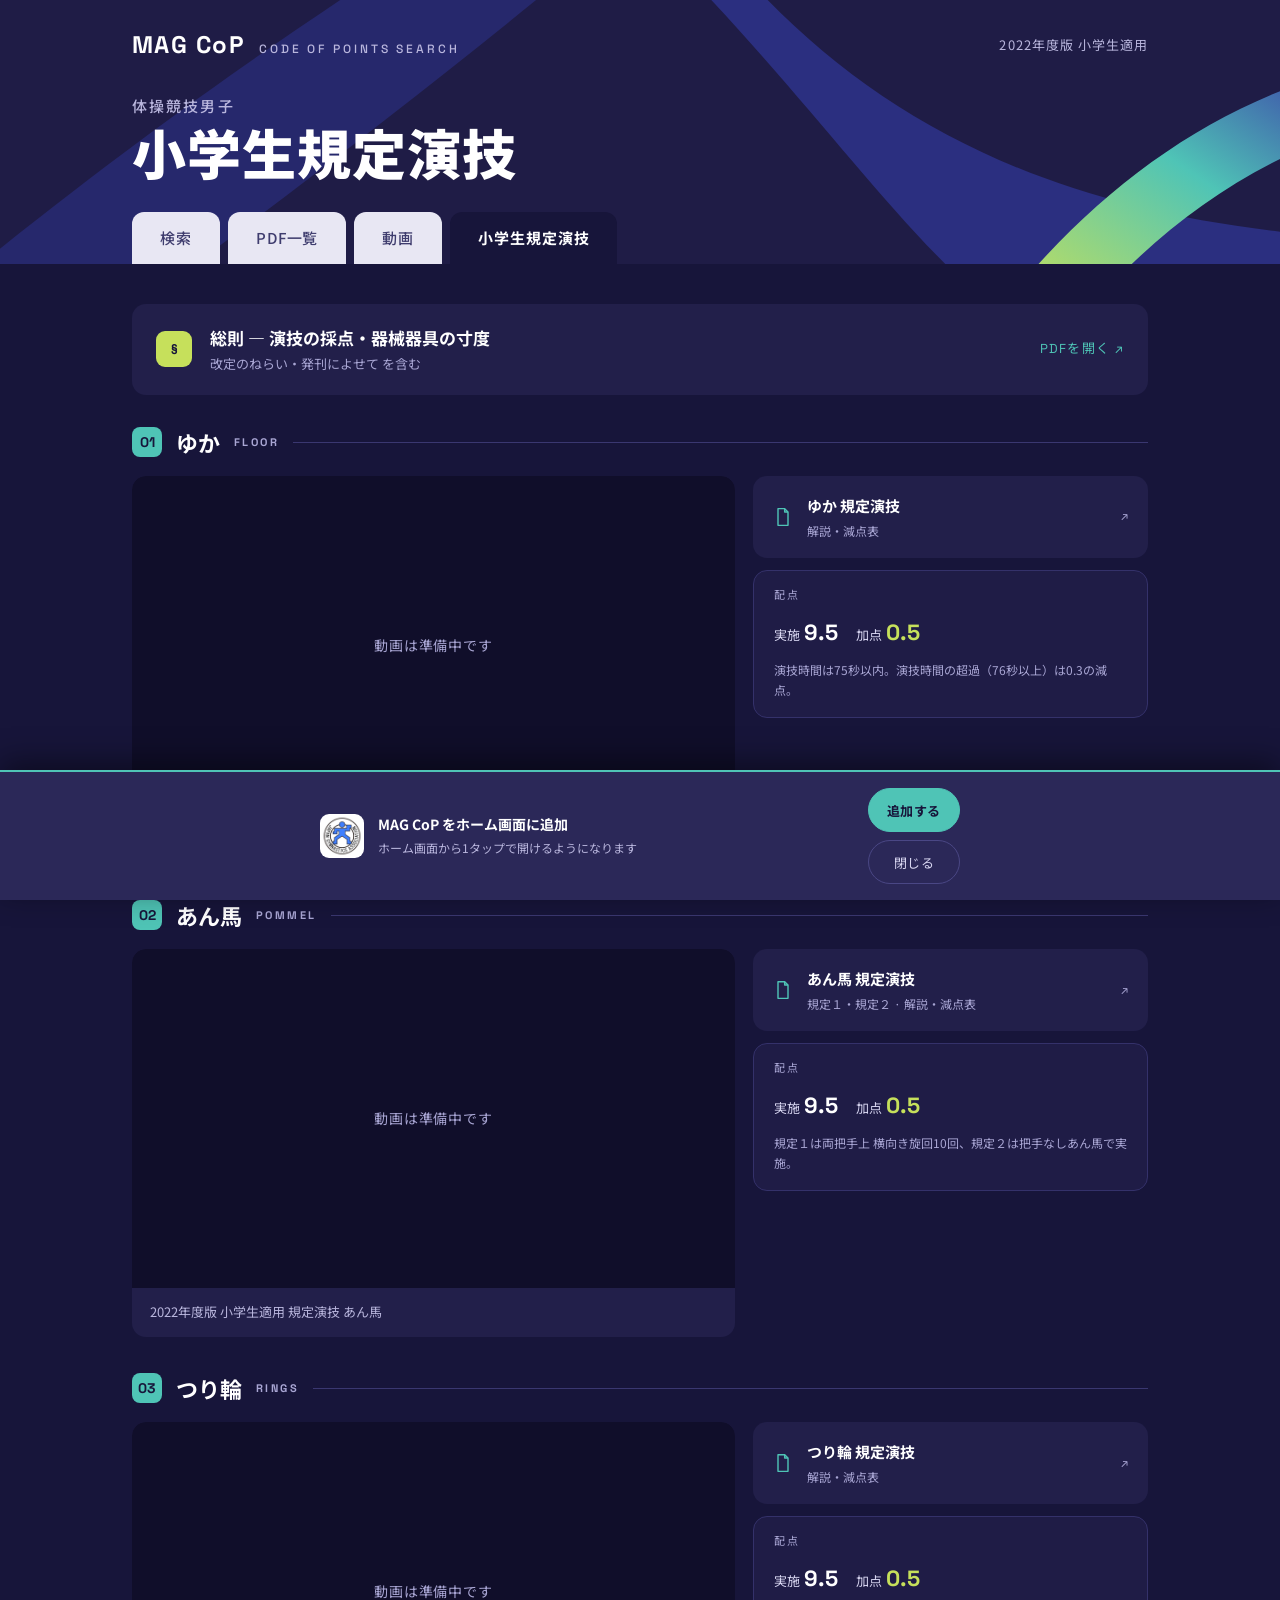
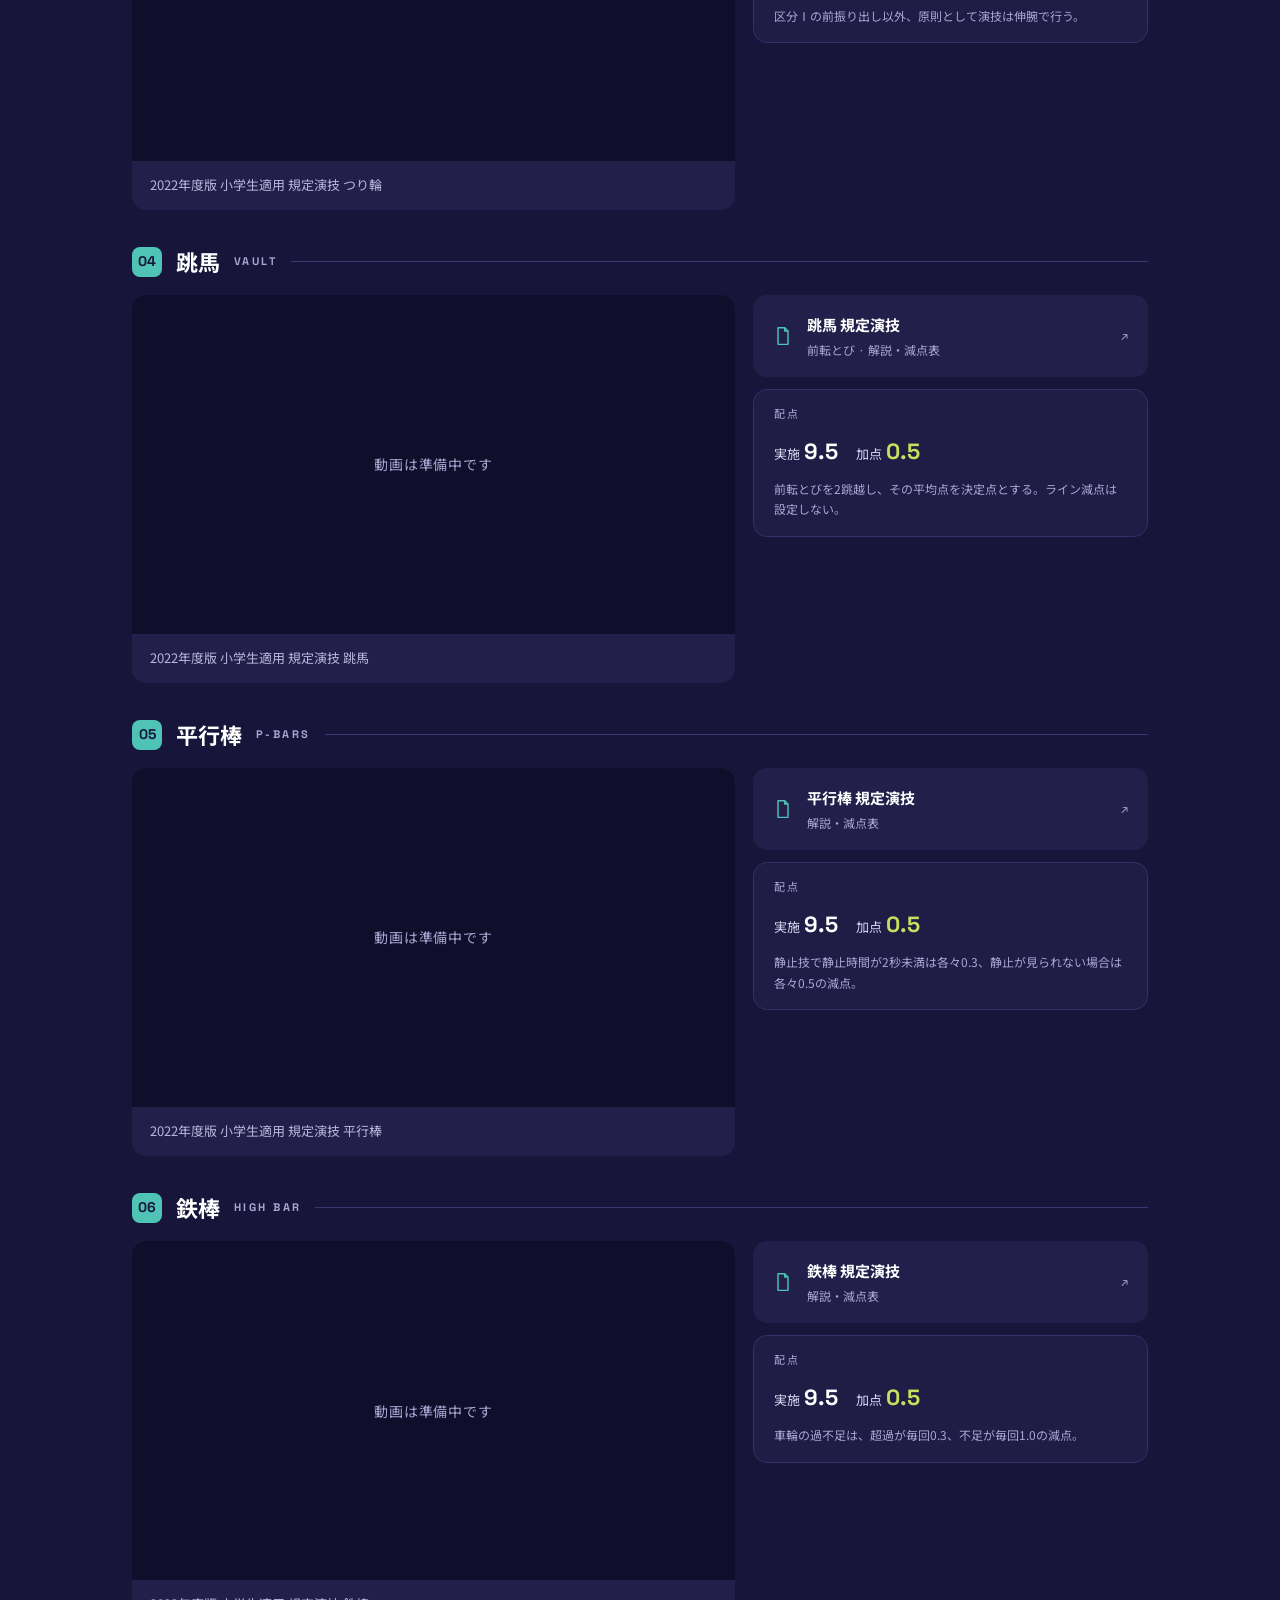
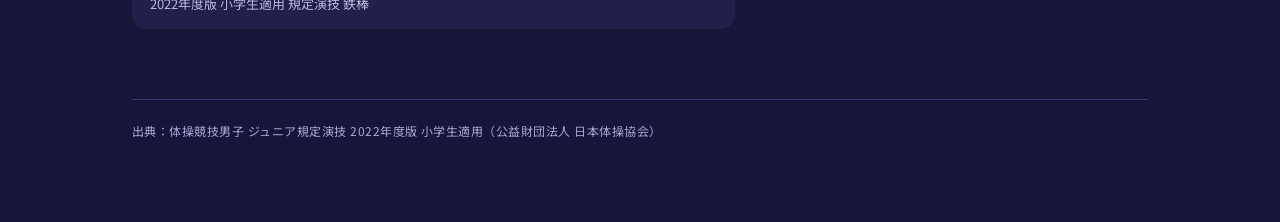
==== commit 207a9830: "PDFビューア・NL4追加・ファイル配置の修正" ====
--- a/kitei.html
+++ b/kitei.html
@@ -16,6 +16,7 @@
 <link rel="stylesheet" href="https://fonts.googleapis.com/css2?family=Noto+Sans+JP:wght@400;500;700;900&family=Space+Grotesk:wght@500;700&display=swap">
 <link rel="stylesheet" href="theme.css">
 <script src="pwa.js" defer></script>
+<script src="pdfview.js" defer></script>
 <style>
   main.container{display:flex;flex-direction:column;gap:30px;}
 
--- a/theme.css
+++ b/theme.css
@@ -92,6 +92,12 @@
   font-size:12px;color:var(--txt-faint);letter-spacing:.04em;line-height:1.8;
 }
 
+/* ===== PDFビューアのオーバーレイ（pdfview.js） ===== */
+html.pdf-open,html.pdf-open body{overflow:hidden;}
+.pdf-overlay{position:fixed;inset:0;z-index:10000;background:var(--bg);animation:pdfIn .18s ease-out;}
+.pdf-overlay iframe{display:block;width:100%;height:100%;border:0;background:var(--bg);}
+@keyframes pdfIn{from{opacity:0;transform:translateY(12px);}to{opacity:1;transform:none;}}
+
 /* ===== スマホ ===== */
 @media(max-width:600px){
   .container{padding-left:16px;padding-right:16px;}
